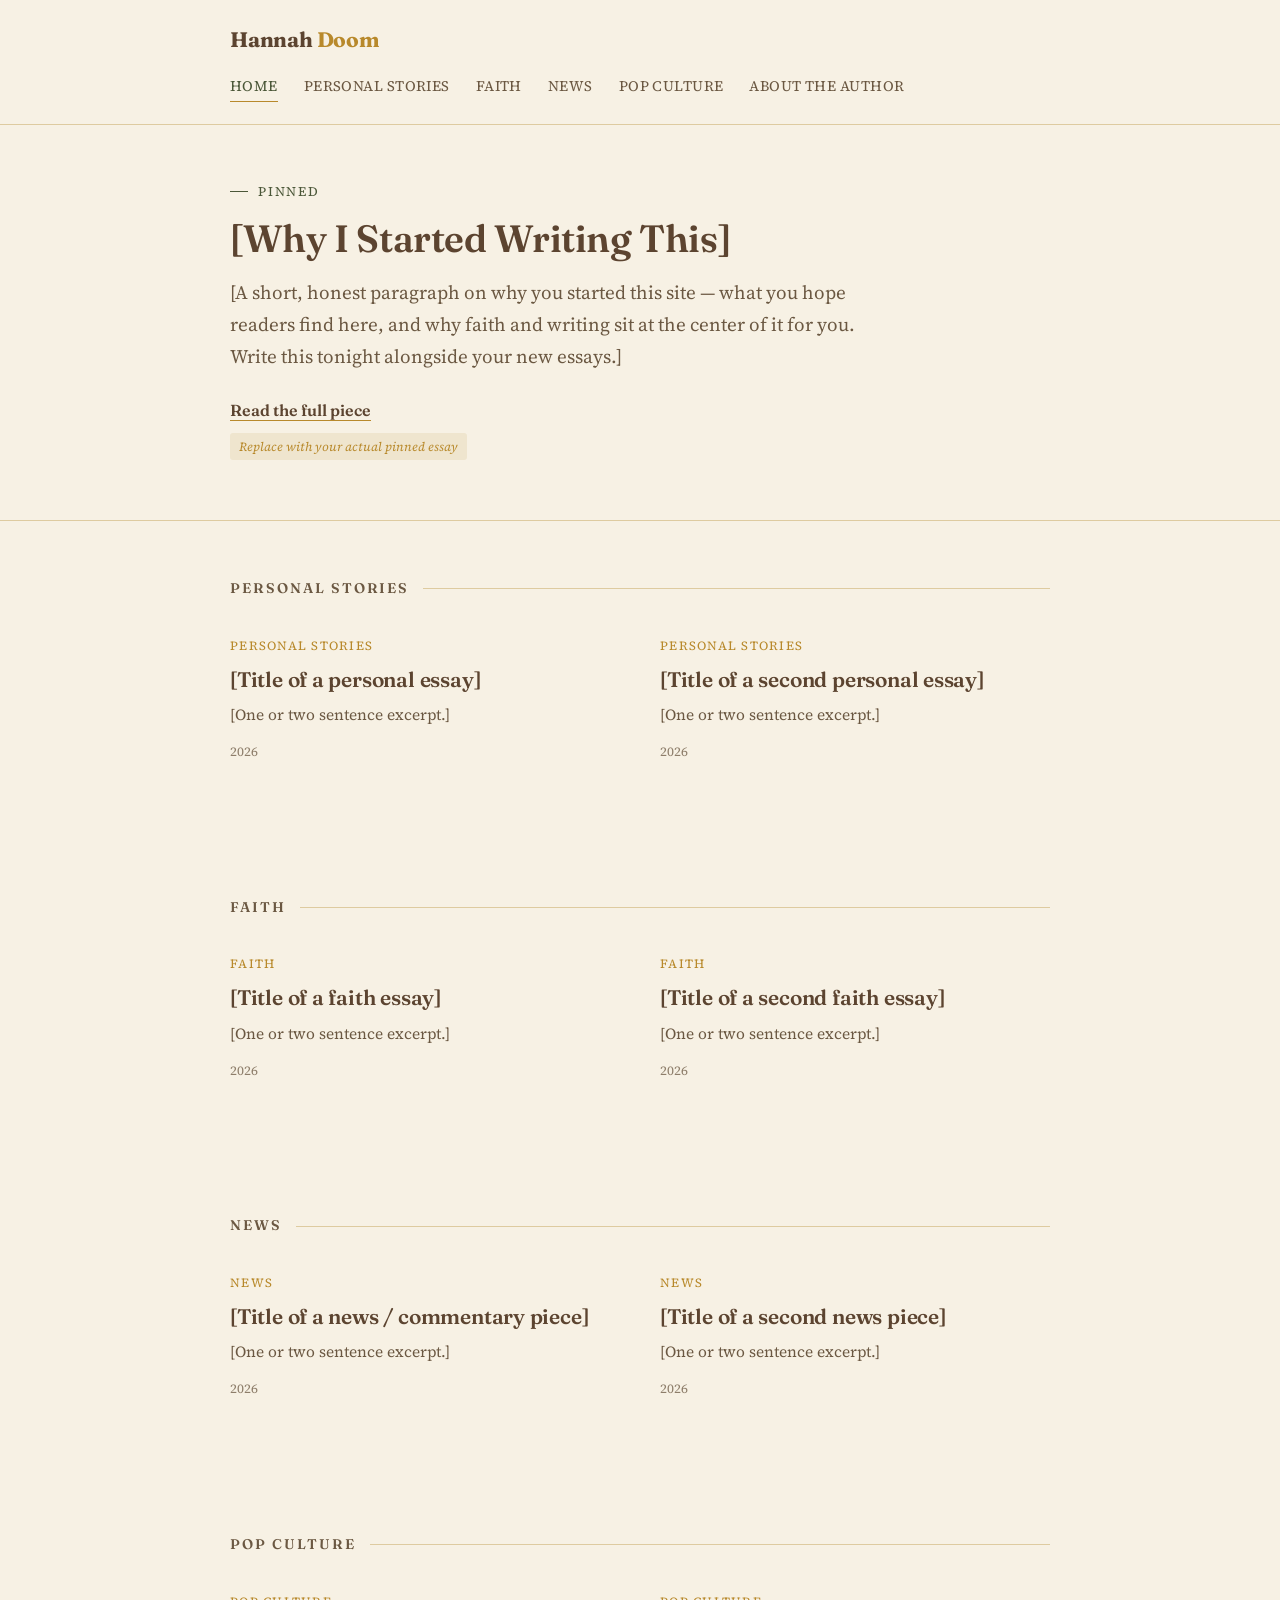
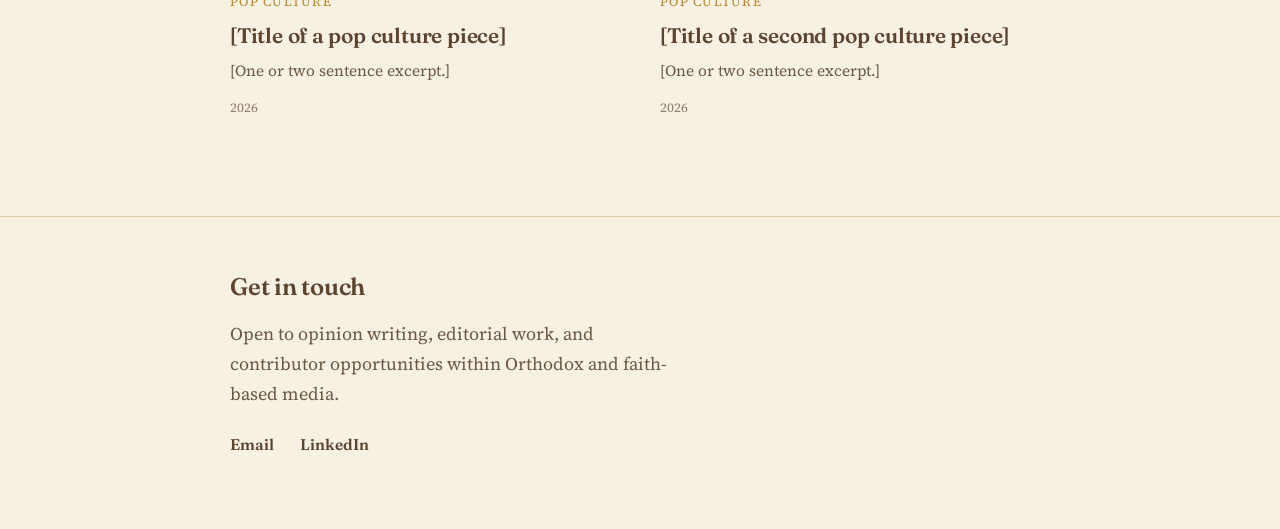
==== index.html @ 28a1b3f5 "Add files via upload" ====
<!DOCTYPE html>
<html lang="en">
<head>
<meta charset="UTF-8">
<meta name="viewport" content="width=device-width, initial-scale=1.0">
<title>Hannah Doom — Writing</title>
<link rel="stylesheet" href="style.css">
</head>
<body>

<nav class="site-nav">
  <div class="wrap">
    <a href="index.html" class="brand">Hannah <span>Doom</span></a>
    <div class="nav-links">
      <a href="index.html" class="active">Home</a>
      <a href="personal-stories.html">Personal Stories</a>
      <a href="faith.html">Faith</a>
      <a href="news.html">News</a>
      <a href="pop-culture.html">Pop Culture</a>
      <a href="about.html">About the Author</a>
    </div>
  </div>
</nav>

<section class="pinned">
  <div class="wrap">
    <p class="pinned-label">Pinned</p>
    <h2>[Why I Started Writing This]</h2>
    <p class="lede">[A short, honest paragraph on why you started this site — what you hope readers find here, and why faith and writing sit at the center of it for you. Write this tonight alongside your new essays.]</p>
    <a class="read-link" href="#">Read the full piece</a>
    <div><span class="placeholder-note">Replace with your actual pinned essay</span></div>
  </div>
</section>

<section class="teasers">
  <div class="wrap">
    <h2 class="section-label">Personal Stories</h2>
    <div class="teaser-grid">
      <div class="teaser-card">
        <p class="teaser-kicker">Personal Stories</p>
        <h3 class="teaser-title"><a href="personal-stories.html">[Title of a personal essay]</a></h3>
        <p class="teaser-excerpt">[One or two sentence excerpt.]</p>
        <p class="teaser-date">2026</p>
      </div>
      <div class="teaser-card">
        <p class="teaser-kicker">Personal Stories</p>
        <h3 class="teaser-title"><a href="personal-stories.html">[Title of a second personal essay]</a></h3>
        <p class="teaser-excerpt">[One or two sentence excerpt.]</p>
        <p class="teaser-date">2026</p>
      </div>
    </div>
  </div>
</section>

<section class="teasers">
  <div class="wrap">
    <h2 class="section-label">Faith</h2>
    <div class="teaser-grid">
      <div class="teaser-card">
        <p class="teaser-kicker">Faith</p>
        <h3 class="teaser-title"><a href="faith.html">[Title of a faith essay]</a></h3>
        <p class="teaser-excerpt">[One or two sentence excerpt.]</p>
        <p class="teaser-date">2026</p>
      </div>
      <div class="teaser-card">
        <p class="teaser-kicker">Faith</p>
        <h3 class="teaser-title"><a href="faith.html">[Title of a second faith essay]</a></h3>
        <p class="teaser-excerpt">[One or two sentence excerpt.]</p>
        <p class="teaser-date">2026</p>
      </div>
    </div>
  </div>
</section>

<section class="teasers">
  <div class="wrap">
    <h2 class="section-label">News</h2>
    <div class="teaser-grid">
      <div class="teaser-card">
        <p class="teaser-kicker">News</p>
        <h3 class="teaser-title"><a href="news.html">[Title of a news / commentary piece]</a></h3>
        <p class="teaser-excerpt">[One or two sentence excerpt.]</p>
        <p class="teaser-date">2026</p>
      </div>
      <div class="teaser-card">
        <p class="teaser-kicker">News</p>
        <h3 class="teaser-title"><a href="news.html">[Title of a second news piece]</a></h3>
        <p class="teaser-excerpt">[One or two sentence excerpt.]</p>
        <p class="teaser-date">2026</p>
      </div>
    </div>
  </div>
</section>

<section class="teasers">
  <div class="wrap">
    <h2 class="section-label">Pop Culture</h2>
    <div class="teaser-grid">
      <div class="teaser-card">
        <p class="teaser-kicker">Pop Culture</p>
        <h3 class="teaser-title"><a href="pop-culture.html">[Title of a pop culture piece]</a></h3>
        <p class="teaser-excerpt">[One or two sentence excerpt.]</p>
        <p class="teaser-date">2026</p>
      </div>
      <div class="teaser-card">
        <p class="teaser-kicker">Pop Culture</p>
        <h3 class="teaser-title"><a href="pop-culture.html">[Title of a second pop culture piece]</a></h3>
        <p class="teaser-excerpt">[One or two sentence excerpt.]</p>
        <p class="teaser-date">2026</p>
      </div>
    </div>
  </div>
</section>

<footer class="site-footer">
  <div class="wrap">
    <h2>Get in touch</h2>
    <p>Open to opinion writing, editorial work, and contributor opportunities within Orthodox and faith-based media.</p>
    <div class="contact-links">
      <a href="mailto:REPLACE_WITH_YOUR_EMAIL">Email</a>
      <a href="#">LinkedIn</a>
    </div>
  </div>
</footer>

</body>
</html>
---- style.css ----
@import url('https://fonts.googleapis.com/css2?family=Fraunces:ital,opsz,wght@0,9..144,400;0,9..144,500;0,9..144,600;0,9..144,700;1,9..144,500&family=Source+Serif+4:ital,opsz,wght@0,8..60,400;0,8..60,500;0,8..60,600;1,8..60,400&display=swap');

:root{
  --paper: #F7F1E4;
  --paper-deep: #EFE5CE;
  --ink: #3C2E22;
  --ink-soft: #6B5842;
  --brown: #5C4430;
  --green: #6E7A4F;
  --green-deep: #4B5738;
  --gold: #B8892B;
  --gold-soft: #D9AE55;
  --line: #DECBA0;
  --max: 880px;
}

*{box-sizing:border-box;}
html{scroll-behavior:smooth;}
body{
  margin:0;
  background:var(--paper);
  color:var(--ink);
  font-family:'Source Serif 4', Georgia, serif;
  font-size:18px;
  line-height:1.68;
  -webkit-font-smoothing:antialiased;
}

h1,h2,h3,.display{
  font-family:'Fraunces', Georgia, serif;
  font-weight:600;
  letter-spacing:-0.01em;
  color:var(--brown);
}

a{color:var(--green-deep); text-decoration:none; border-bottom:1px solid transparent; transition:border-color .2s ease, color .2s ease;}
a:hover{border-color:var(--green-deep);}
a:focus-visible, button:focus-visible{outline:2px solid var(--gold); outline-offset:3px;}

.wrap{max-width:var(--max); margin:0 auto; padding:0 30px;}

/* ---- NAV ---- */
nav.site-nav{
  border-bottom:1px solid var(--line);
  padding:22px 0;
  background:var(--paper);
  position:sticky;
  top:0;
  z-index:10;
}
nav.site-nav .wrap{
  display:flex;
  align-items:center;
  justify-content:space-between;
  flex-wrap:wrap;
  gap:16px;
}
.brand{
  font-family:'Fraunces', serif;
  font-size:21px;
  font-weight:700;
  color:var(--brown);
  letter-spacing:-0.01em;
}
.brand span{color:var(--gold);}
.nav-links{
  display:flex;
  gap:26px;
  flex-wrap:wrap;
  font-size:14.5px;
  letter-spacing:0.03em;
  text-transform:uppercase;
}
.nav-links a{
  color:var(--ink-soft);
  border-bottom:1px solid transparent;
  padding-bottom:2px;
}
.nav-links a:hover, .nav-links a.active{
  color:var(--green-deep);
  border-color:var(--gold);
}

/* ---- SPRIG DIVIDER ---- */
.sprig{
  display:flex;
  align-items:center;
  justify-content:center;
  margin:8px 0;
  color:var(--gold);
}
.sprig svg{display:block;}

/* ---- HERO / PAGE HEAD ---- */
header.page-head{
  padding:64px 0 44px;
  border-bottom:1px solid var(--line);
}
.eyebrow{
  font-size:13px;
  letter-spacing:0.16em;
  text-transform:uppercase;
  color:var(--gold);
  margin:0 0 14px;
  font-family:'Source Serif 4', serif;
}
h1.page-title{
  font-size:clamp(32px, 5.5vw, 48px);
  line-height:1.08;
  margin:0 0 16px;
}
.subtitle{
  font-size:18.5px;
  color:var(--ink-soft);
  max-width:560px;
  margin:0;
  font-style:italic;
}

/* ---- PINNED ARTICLE (home) ---- */
.pinned{
  padding:56px 0 60px;
  border-bottom:1px solid var(--line);
}
.pinned-label{
  font-size:13px;
  text-transform:uppercase;
  letter-spacing:0.14em;
  color:var(--green-deep);
  margin:0 0 16px;
  display:flex;
  align-items:center;
  gap:10px;
}
.pinned-label::before{
  content:'';
  width:18px;
  height:1px;
  background:var(--green-deep);
}
.pinned h2{
  font-size:clamp(28px, 4.5vw, 38px);
  margin:0 0 16px;
  line-height:1.12;
}
.pinned p.lede{
  font-size:19px;
  color:var(--ink-soft);
  margin:0 0 22px;
  max-width:640px;
}
.read-link{
  font-family:'Fraunces', serif;
  font-weight:600;
  font-size:16px;
  color:var(--brown);
  border-bottom:1px solid var(--gold);
}
.read-link:hover{color:var(--green-deep); border-color:var(--green-deep);}

/* ---- TEASER GRID ---- */
section.teasers{padding:56px 0;}
section.teasers > .wrap > h2.section-label{
  font-size:14px;
  text-transform:uppercase;
  letter-spacing:0.14em;
  color:var(--ink-soft);
  margin:0 0 34px;
  display:flex;
  align-items:center;
  gap:14px;
}
section.teasers > .wrap > h2.section-label::after{
  content:'';
  flex:1;
  height:1px;
  background:var(--line);
}

.teaser-grid{
  display:grid;
  grid-template-columns:repeat(2, 1fr);
  gap:36px 40px;
}
@media (max-width:640px){
  .teaser-grid{grid-template-columns:1fr;}
}

.teaser-card{
  padding-bottom:8px;
}
.teaser-kicker{
  font-size:12.5px;
  text-transform:uppercase;
  letter-spacing:0.1em;
  color:var(--gold);
  margin:0 0 10px;
}
.teaser-title{
  font-family:'Fraunces', serif;
  font-size:21px;
  font-weight:600;
  margin:0 0 10px;
  line-height:1.25;
  color:var(--brown);
}
.teaser-title a{color:inherit; border:none;}
.teaser-title a:hover{color:var(--green-deep);}
.teaser-excerpt{
  color:var(--ink-soft);
  font-size:15.5px;
  margin:0 0 12px;
}
.teaser-date{
  font-size:13px;
  color:var(--ink-soft);
  opacity:0.75;
}

.placeholder-note{
  display:inline-block;
  margin-top:8px;
  font-size:12.5px;
  font-style:italic;
  color:var(--gold);
  background:var(--paper-deep);
  padding:3px 9px;
  border-radius:3px;
}

/* ---- ARTICLE LIST (category pages) ---- */
.article-list{padding:50px 0 80px;}
.article-row{
  padding:34px 0;
  border-bottom:1px solid var(--line);
  display:grid;
  grid-template-columns:120px 1fr;
  gap:26px;
}
.article-row:last-child{border-bottom:none;}
.article-date{
  font-size:13px;
  color:var(--gold);
  letter-spacing:0.04em;
  padding-top:4px;
  text-transform:uppercase;
}
.article-title{
  font-family:'Fraunces', serif;
  font-size:23px;
  margin:0 0 8px;
  font-weight:600;
}
.article-title a{color:var(--brown); border:none;}
.article-title a:hover{color:var(--green-deep);}
.article-excerpt{color:var(--ink-soft); margin:0 0 10px; font-size:16.5px;}
@media (max-width:560px){
  .article-row{grid-template-columns:1fr;}
}

/* ---- ABOUT PAGE ---- */
.about-body{padding:50px 0 80px;}
.about-body p{color:var(--ink-soft); margin:0 0 20px; max-width:640px;}
.about-body p:first-of-type::first-letter{
  font-family:'Fraunces', serif;
  font-size:58px;
  font-weight:700;
  color:var(--gold);
  float:left;
  line-height:0.8;
  margin:8px 10px 0 0;
}

/* ---- FOOTER ---- */
footer.site-footer{
  padding:50px 0 70px;
  border-top:1px solid var(--line);
  margin-top:20px;
}
footer.site-footer h2{font-size:24px; margin:0 0 12px;}
footer.site-footer p{color:var(--ink-soft); margin:0 0 22px; max-width:460px;}
.contact-links{display:flex; gap:26px; flex-wrap:wrap; font-size:15.5px;}
.contact-links a{font-family:'Fraunces', serif; font-weight:600; color:var(--brown);}
.contact-links a:hover{color:var(--green-deep);}

::selection{background:var(--gold-soft); color:var(--ink);}

/* ---- SINGLE ARTICLE PAGE ---- */
.article-page{padding:56px 0 90px;}
.article-page .back-link{
  font-size:14px;
  text-transform:uppercase;
  letter-spacing:0.08em;
  color:var(--ink-soft);
  margin:0 0 28px;
  display:inline-block;
}
.article-page .back-link:hover{color:var(--green-deep);}
.article-page .kicker{
  font-size:13px;
  text-transform:uppercase;
  letter-spacing:0.12em;
  color:var(--gold);
  margin:0 0 14px;
}
.article-page h1{
  font-size:clamp(30px, 5vw, 44px);
  line-height:1.12;
  margin:0 0 16px;
}
.article-page .byline{
  font-size:14.5px;
  color:var(--ink-soft);
  margin:0 0 40px;
  padding-bottom:36px;
  border-bottom:1px solid var(--line);
}
.article-body p{
  color:var(--ink);
  margin:0 0 22px;
  font-size:18.5px;
}
.article-body p:first-of-type::first-letter{
  font-family:'Fraunces', serif;
  font-size:56px;
  font-weight:700;
  color:var(--gold);
  float:left;
  line-height:0.8;
  margin:8px 10px 0 0;
}
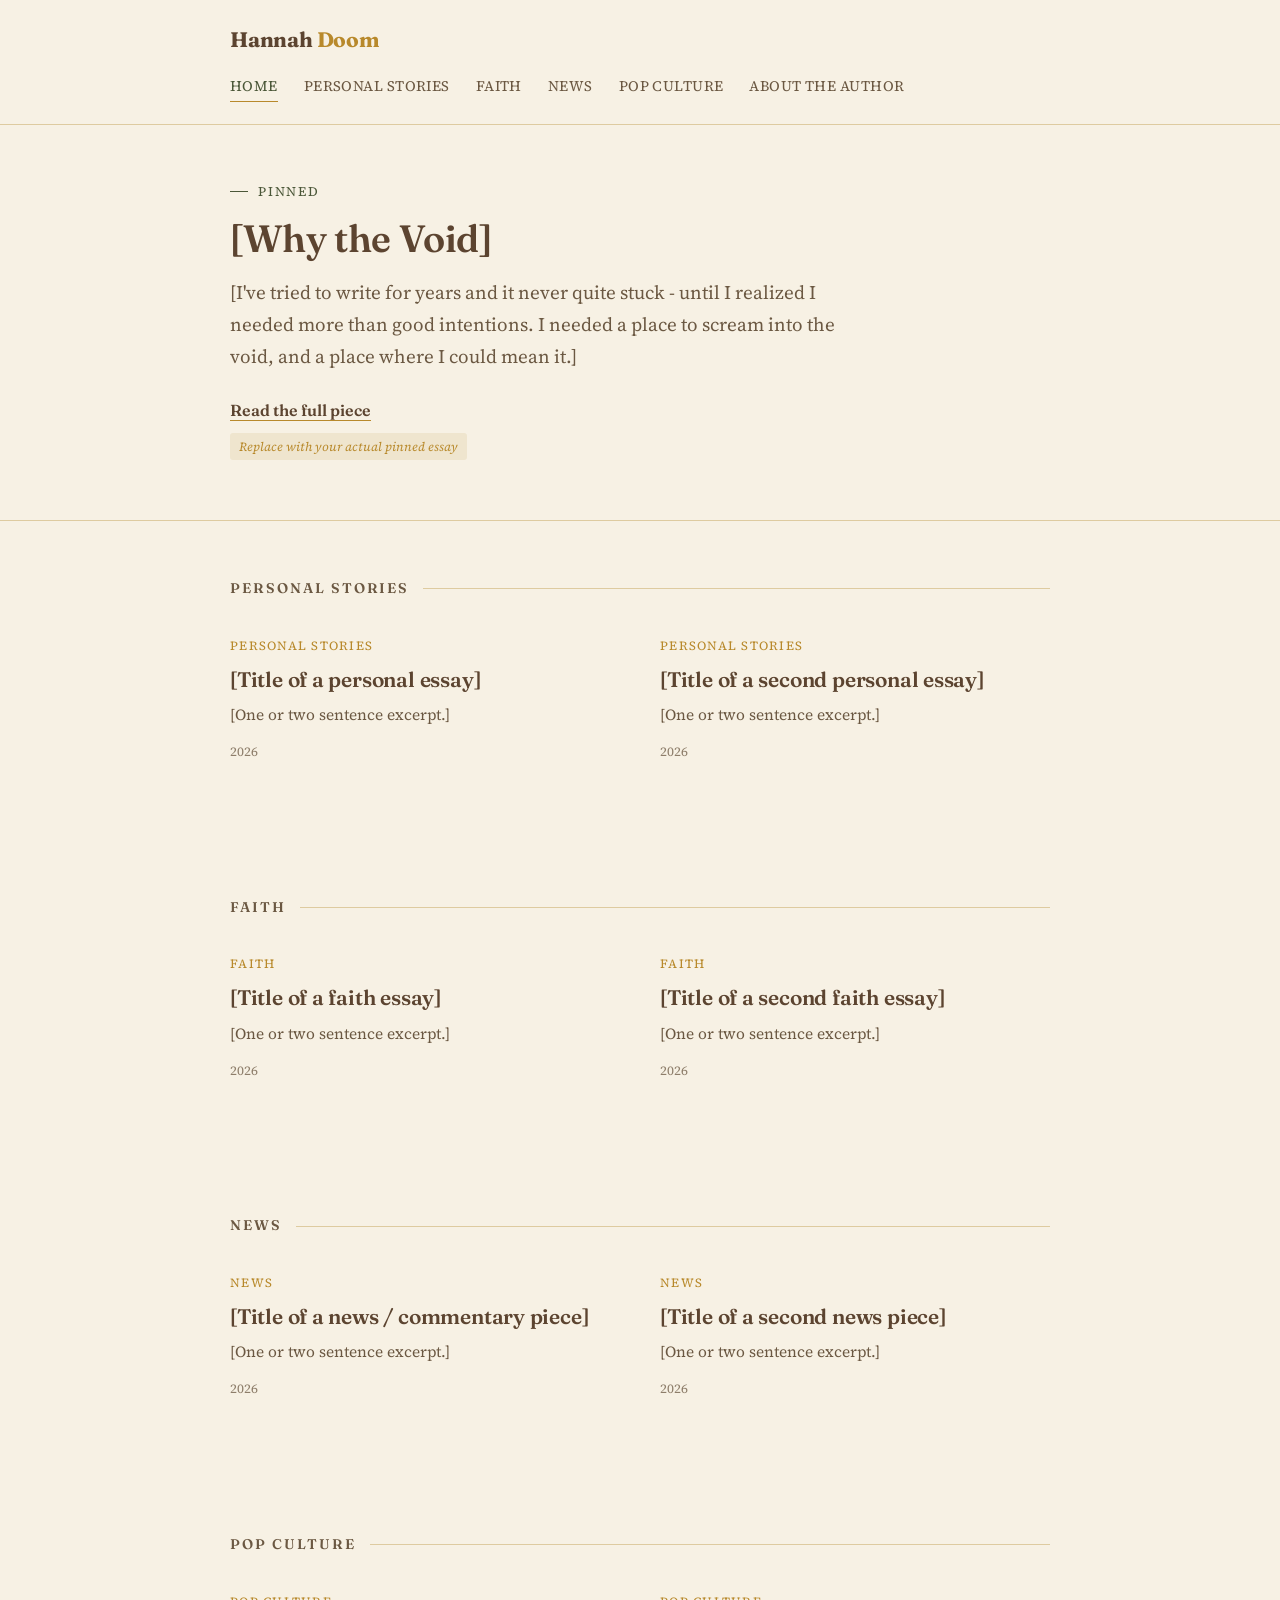
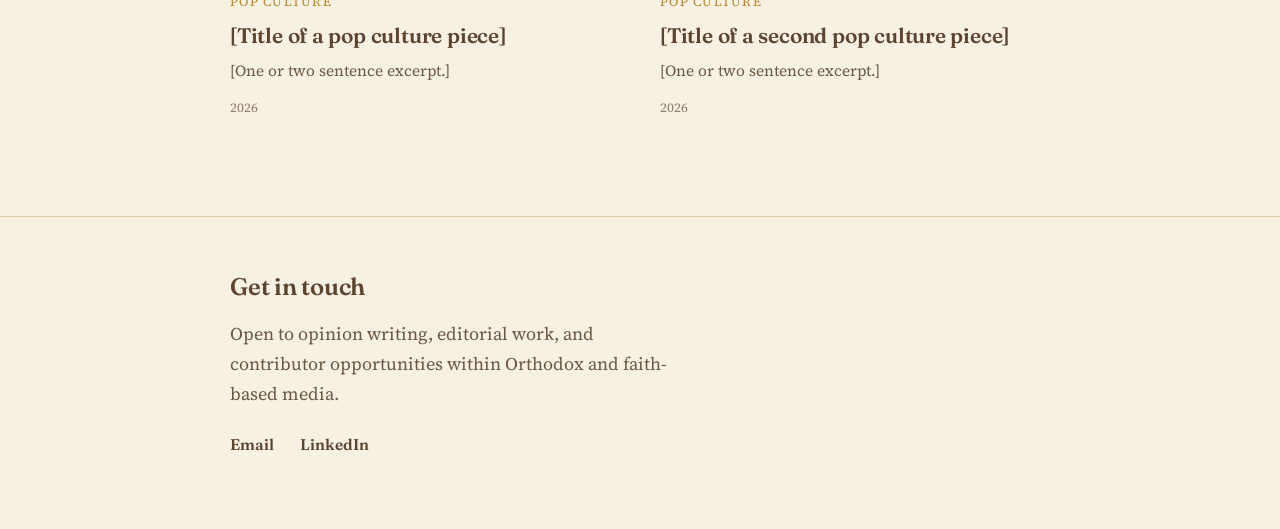
==== commit c0ae106c: "Update pinned section content in index.html" ====
--- a/index.html
+++ b/index.html
@@ -25,9 +25,9 @@
 <section class="pinned">
   <div class="wrap">
     <p class="pinned-label">Pinned</p>
-    <h2>[Why I Started Writing This]</h2>
-    <p class="lede">[A short, honest paragraph on why you started this site — what you hope readers find here, and why faith and writing sit at the center of it for you. Write this tonight alongside your new essays.]</p>
-    <a class="read-link" href="#">Read the full piece</a>
+    <h2>[Why the Void]</h2>
+    <p class="lede">[I've tried to write for years and it never quite stuck - until I realized I needed more than good intentions. I needed a place to scream into the void, and a place where I could mean it.]</p>
+    <a class="read-link" href="why-the-void.html">Read the full piece</a>
     <div><span class="placeholder-note">Replace with your actual pinned essay</span></div>
   </div>
 </section>
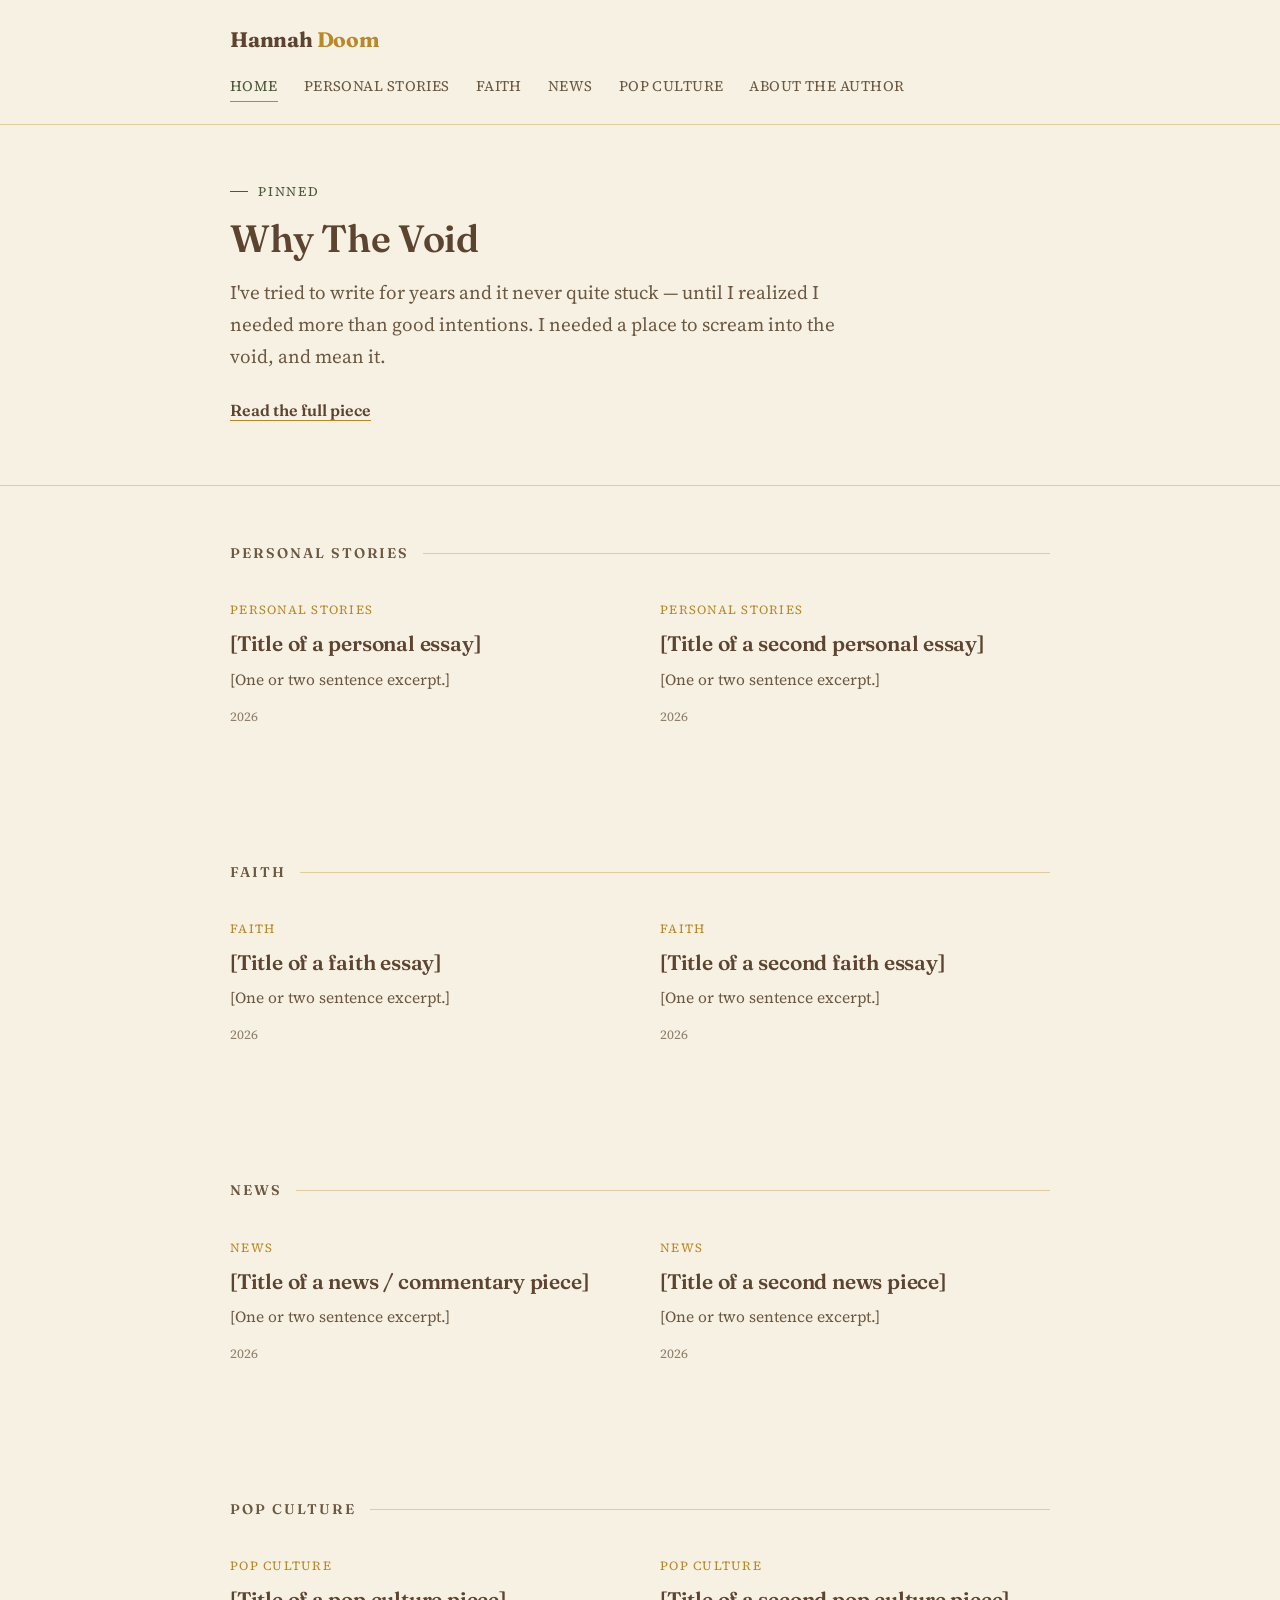
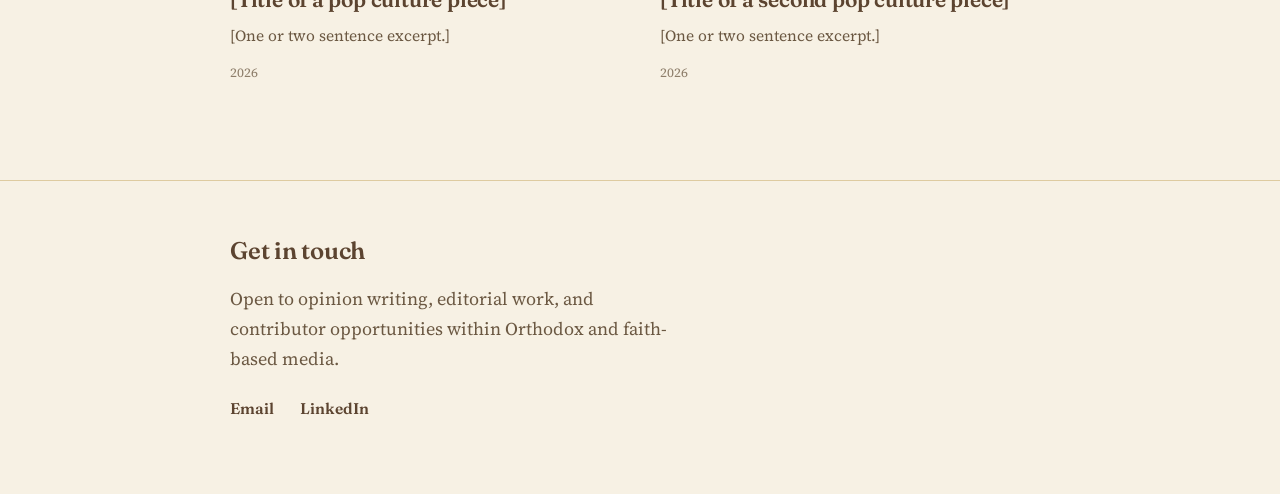
==== commit c9416c53: "Add files via upload" ====
--- a/index.html
+++ b/index.html
@@ -25,10 +25,9 @@
 <section class="pinned">
   <div class="wrap">
     <p class="pinned-label">Pinned</p>
-    <h2>[Why the Void]</h2>
-    <p class="lede">[I've tried to write for years and it never quite stuck - until I realized I needed more than good intentions. I needed a place to scream into the void, and a place where I could mean it.]</p>
+    <h2>Why The Void</h2>
+    <p class="lede">I've tried to write for years and it never quite stuck — until I realized I needed more than good intentions. I needed a place to scream into the void, and mean it.</p>
     <a class="read-link" href="why-the-void.html">Read the full piece</a>
-    <div><span class="placeholder-note">Replace with your actual pinned essay</span></div>
   </div>
 </section>
 
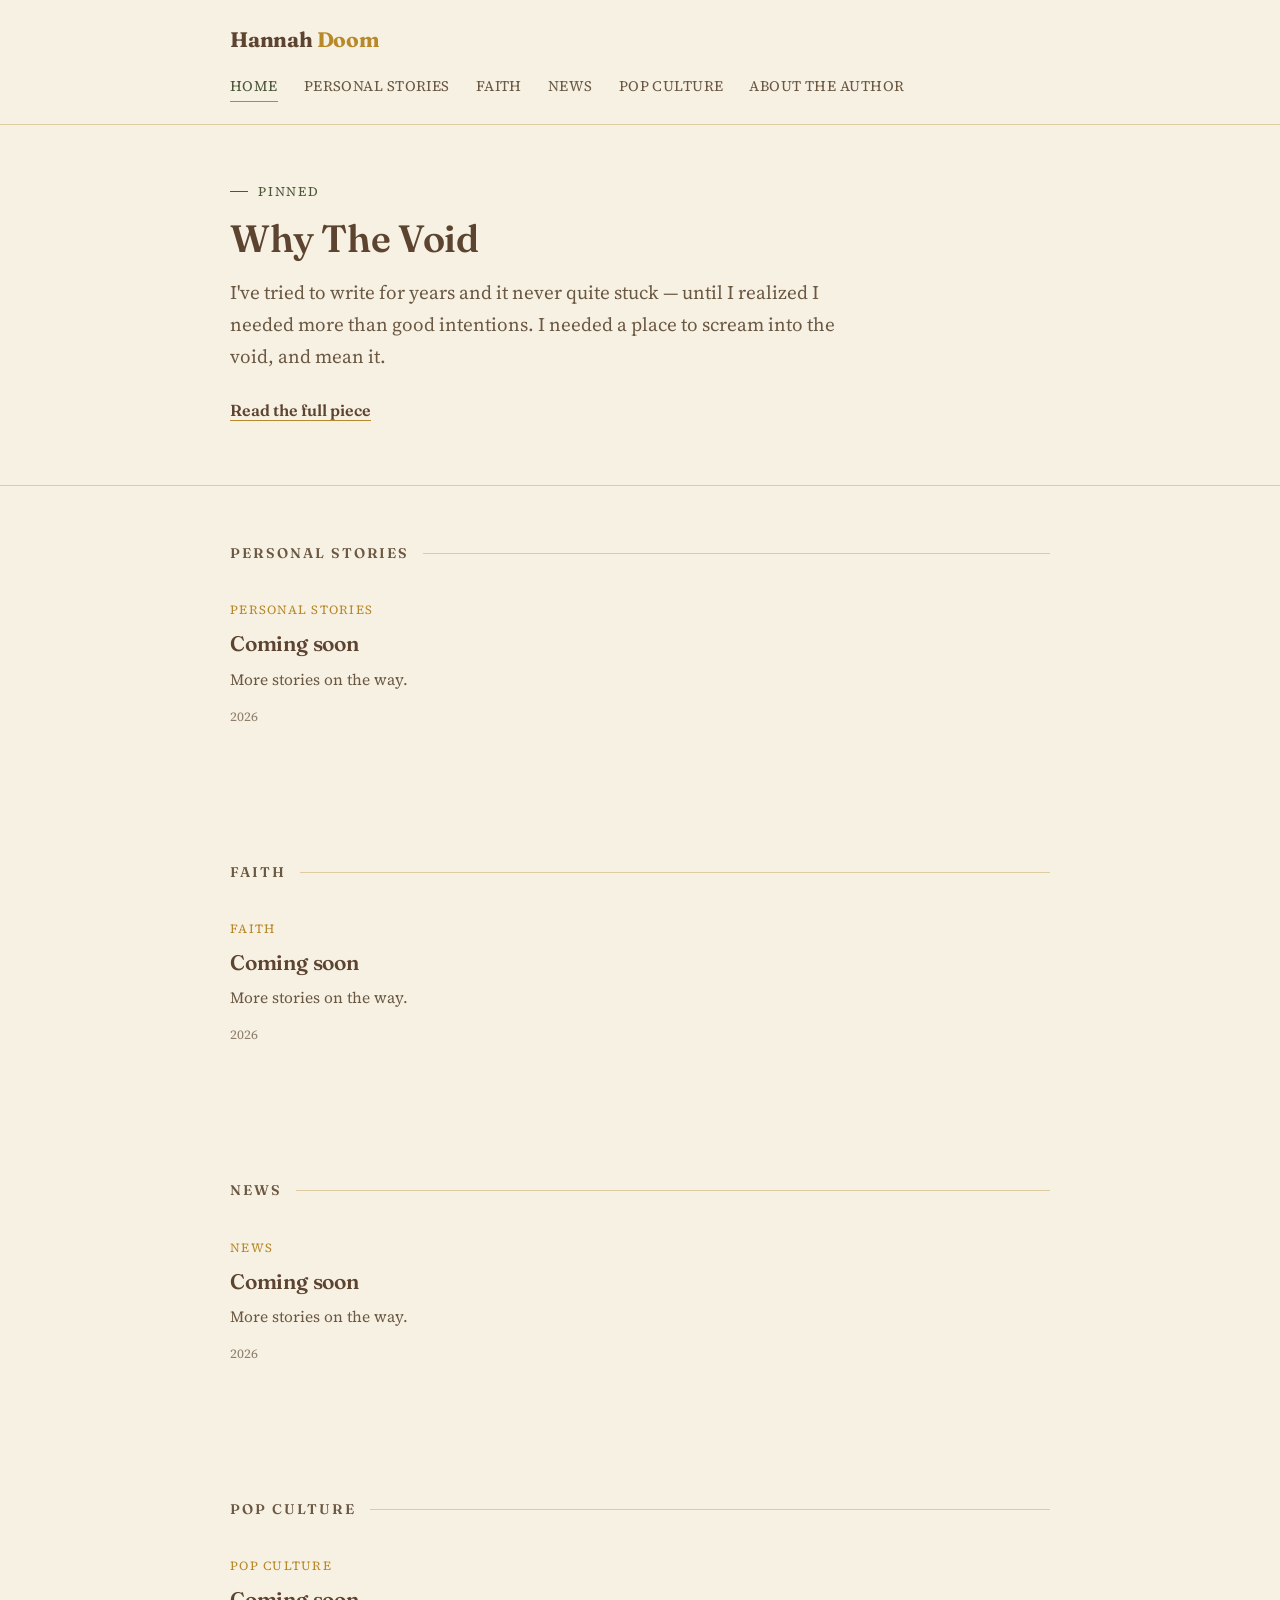
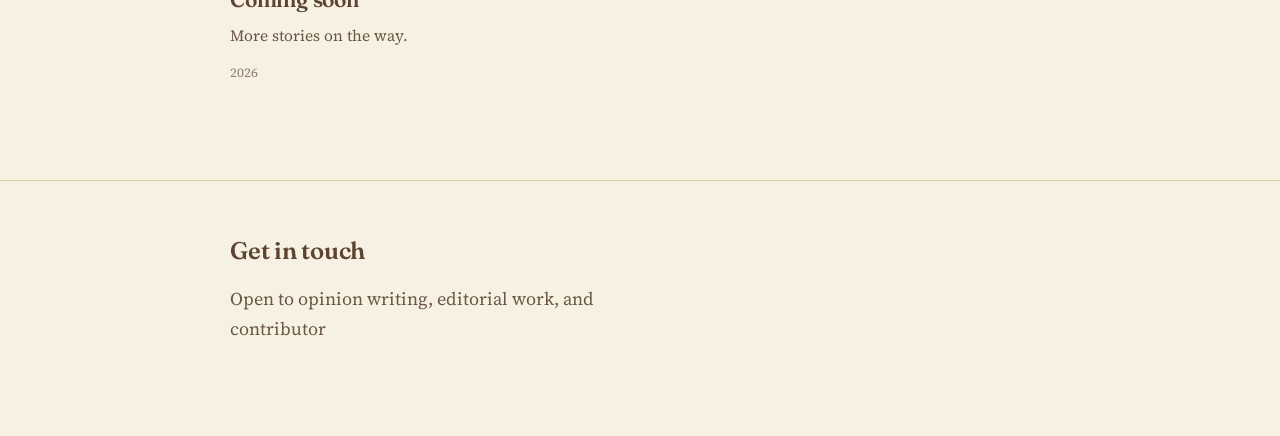
==== commit eeddecad: "Update teaser titles and excerpts to 'Coming soon'" ====
--- a/index.html
+++ b/index.html
@@ -37,14 +37,8 @@
     <div class="teaser-grid">
       <div class="teaser-card">
         <p class="teaser-kicker">Personal Stories</p>
-        <h3 class="teaser-title"><a href="personal-stories.html">[Title of a personal essay]</a></h3>
-        <p class="teaser-excerpt">[One or two sentence excerpt.]</p>
-        <p class="teaser-date">2026</p>
-      </div>
-      <div class="teaser-card">
-        <p class="teaser-kicker">Personal Stories</p>
-        <h3 class="teaser-title"><a href="personal-stories.html">[Title of a second personal essay]</a></h3>
-        <p class="teaser-excerpt">[One or two sentence excerpt.]</p>
+        <h3 class="teaser-title"><a href="personal-stories.html">Coming soon</a></h3>
+        <p class="teaser-excerpt">More stories on the way.</p>
         <p class="teaser-date">2026</p>
       </div>
     </div>
@@ -57,14 +51,8 @@
     <div class="teaser-grid">
       <div class="teaser-card">
         <p class="teaser-kicker">Faith</p>
-        <h3 class="teaser-title"><a href="faith.html">[Title of a faith essay]</a></h3>
-        <p class="teaser-excerpt">[One or two sentence excerpt.]</p>
-        <p class="teaser-date">2026</p>
-      </div>
-      <div class="teaser-card">
-        <p class="teaser-kicker">Faith</p>
-        <h3 class="teaser-title"><a href="faith.html">[Title of a second faith essay]</a></h3>
-        <p class="teaser-excerpt">[One or two sentence excerpt.]</p>
+        <h3 class="teaser-title"><a href="faith.html">Coming soon</a></h3>
+        <p class="teaser-excerpt">More stories on the way.</p>
         <p class="teaser-date">2026</p>
       </div>
     </div>
@@ -77,14 +65,8 @@
     <div class="teaser-grid">
       <div class="teaser-card">
         <p class="teaser-kicker">News</p>
-        <h3 class="teaser-title"><a href="news.html">[Title of a news / commentary piece]</a></h3>
-        <p class="teaser-excerpt">[One or two sentence excerpt.]</p>
-        <p class="teaser-date">2026</p>
-      </div>
-      <div class="teaser-card">
-        <p class="teaser-kicker">News</p>
-        <h3 class="teaser-title"><a href="news.html">[Title of a second news piece]</a></h3>
-        <p class="teaser-excerpt">[One or two sentence excerpt.]</p>
+        <h3 class="teaser-title"><a href="news.html">Coming soon</a></h3>
+        <p class="teaser-excerpt">More stories on the way.</p>
         <p class="teaser-date">2026</p>
       </div>
     </div>
@@ -97,14 +79,8 @@
     <div class="teaser-grid">
       <div class="teaser-card">
         <p class="teaser-kicker">Pop Culture</p>
-        <h3 class="teaser-title"><a href="pop-culture.html">[Title of a pop culture piece]</a></h3>
-        <p class="teaser-excerpt">[One or two sentence excerpt.]</p>
-        <p class="teaser-date">2026</p>
-      </div>
-      <div class="teaser-card">
-        <p class="teaser-kicker">Pop Culture</p>
-        <h3 class="teaser-title"><a href="pop-culture.html">[Title of a second pop culture piece]</a></h3>
-        <p class="teaser-excerpt">[One or two sentence excerpt.]</p>
+        <h3 class="teaser-title"><a href="pop-culture.html">Coming soon</a></h3>
+        <p class="teaser-excerpt">More stories on the way.</p>
         <p class="teaser-date">2026</p>
       </div>
     </div>
@@ -114,11 +90,7 @@
 <footer class="site-footer">
   <div class="wrap">
     <h2>Get in touch</h2>
-    <p>Open to opinion writing, editorial work, and contributor opportunities within Orthodox and faith-based media.</p>
-    <div class="contact-links">
-      <a href="mailto:REPLACE_WITH_YOUR_EMAIL">Email</a>
-      <a href="#">LinkedIn</a>
-    </div>
+    <p>Open to opinion writing, editorial work, and contributor
   </div>
 </footer>
 
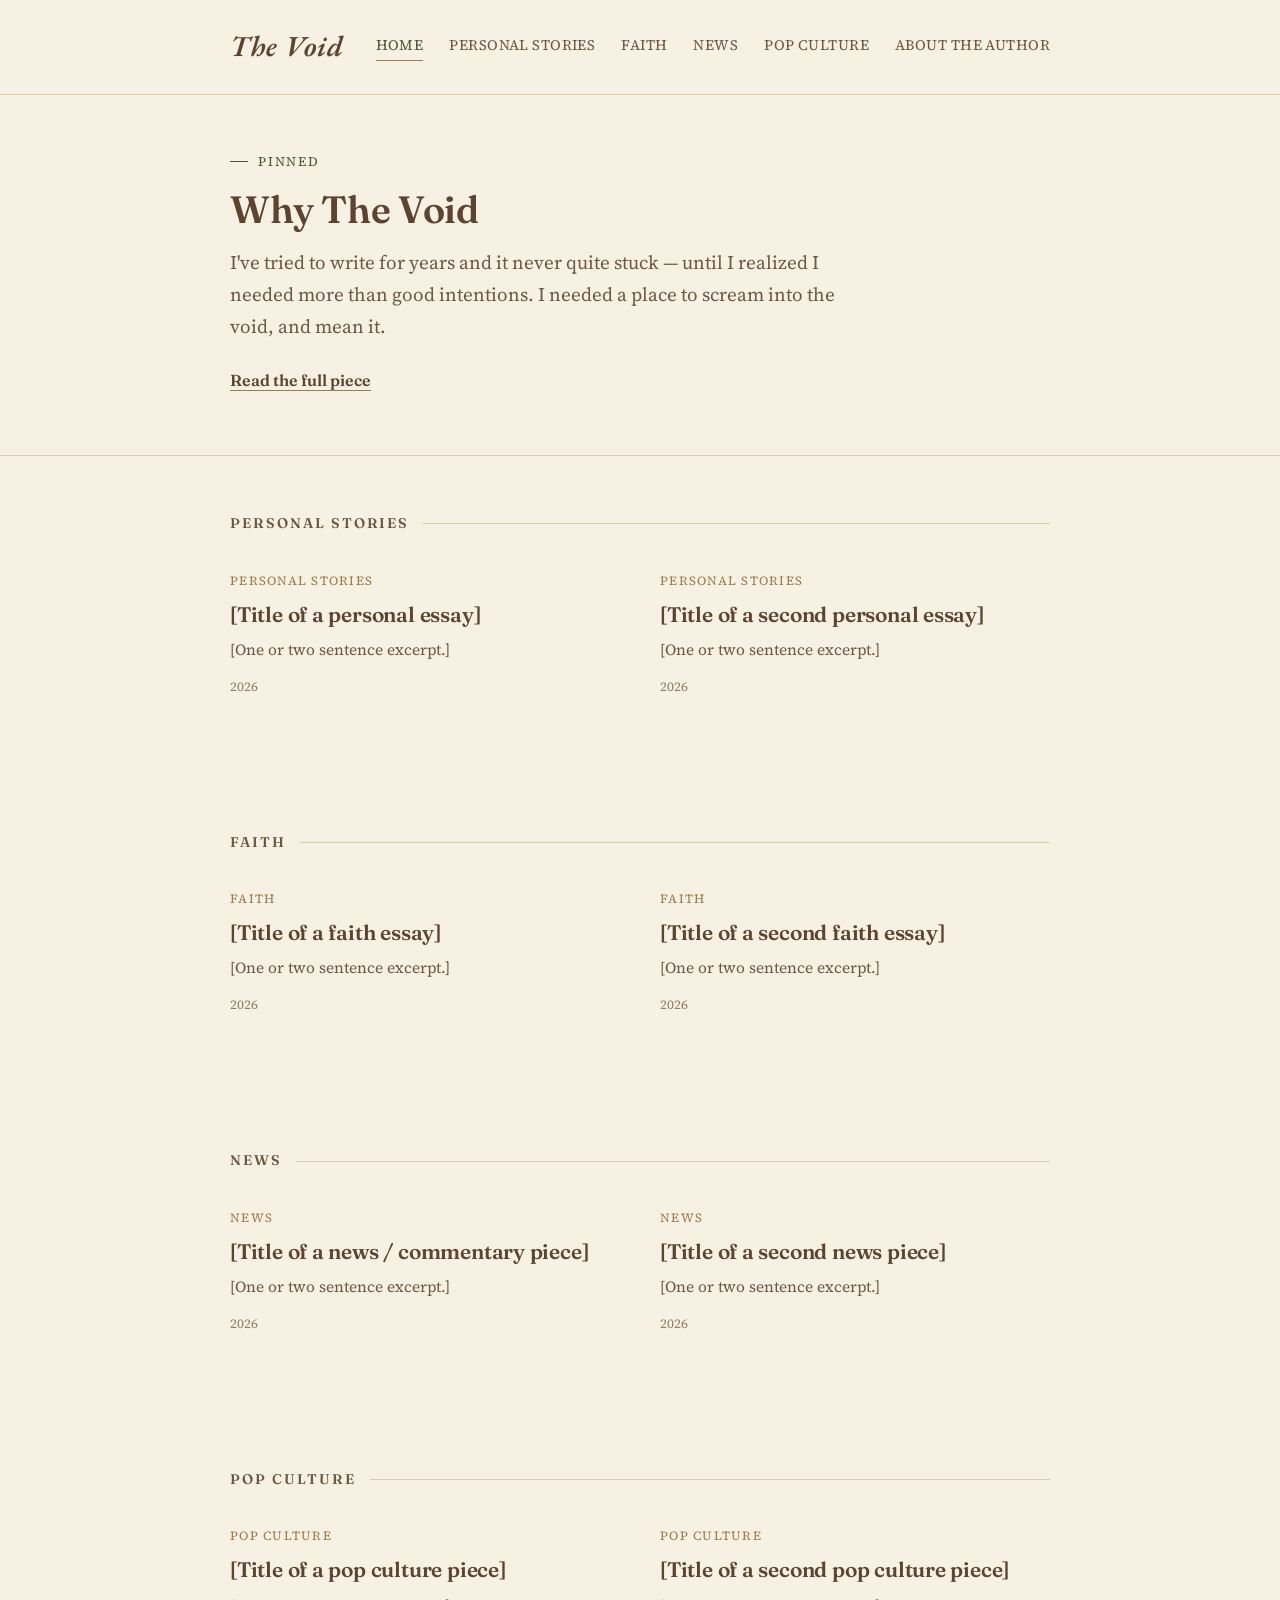
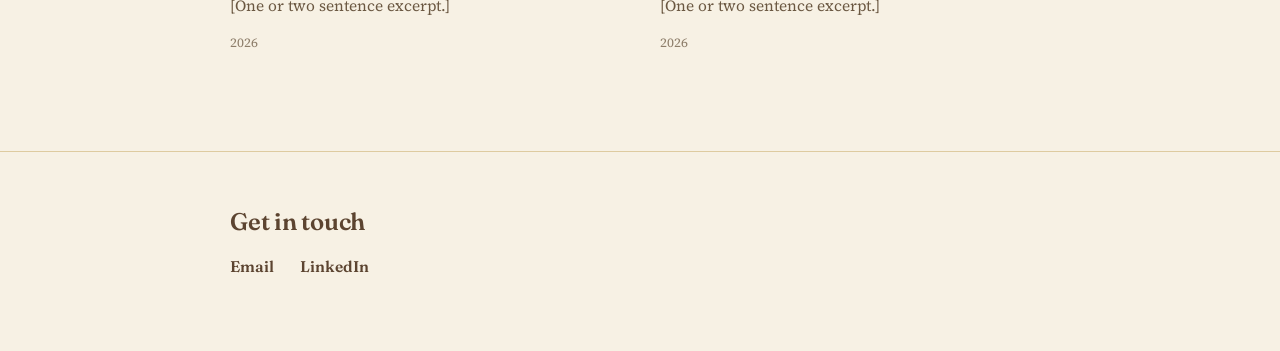
==== commit 363a1210: "Add files via upload" ====
--- a/index.html
+++ b/index.html
@@ -10,7 +10,7 @@
 
 <nav class="site-nav">
   <div class="wrap">
-    <a href="index.html" class="brand">Hannah <span>Doom</span></a>
+    <a href="index.html" class="brand">The Void</a>
     <div class="nav-links">
       <a href="index.html" class="active">Home</a>
       <a href="personal-stories.html">Personal Stories</a>
@@ -37,8 +37,14 @@
     <div class="teaser-grid">
       <div class="teaser-card">
         <p class="teaser-kicker">Personal Stories</p>
-        <h3 class="teaser-title"><a href="personal-stories.html">Coming soon</a></h3>
-        <p class="teaser-excerpt">More stories on the way.</p>
+        <h3 class="teaser-title"><a href="personal-stories.html">[Title of a personal essay]</a></h3>
+        <p class="teaser-excerpt">[One or two sentence excerpt.]</p>
+        <p class="teaser-date">2026</p>
+      </div>
+      <div class="teaser-card">
+        <p class="teaser-kicker">Personal Stories</p>
+        <h3 class="teaser-title"><a href="personal-stories.html">[Title of a second personal essay]</a></h3>
+        <p class="teaser-excerpt">[One or two sentence excerpt.]</p>
         <p class="teaser-date">2026</p>
       </div>
     </div>
@@ -51,8 +57,14 @@
     <div class="teaser-grid">
       <div class="teaser-card">
         <p class="teaser-kicker">Faith</p>
-        <h3 class="teaser-title"><a href="faith.html">Coming soon</a></h3>
-        <p class="teaser-excerpt">More stories on the way.</p>
+        <h3 class="teaser-title"><a href="faith.html">[Title of a faith essay]</a></h3>
+        <p class="teaser-excerpt">[One or two sentence excerpt.]</p>
+        <p class="teaser-date">2026</p>
+      </div>
+      <div class="teaser-card">
+        <p class="teaser-kicker">Faith</p>
+        <h3 class="teaser-title"><a href="faith.html">[Title of a second faith essay]</a></h3>
+        <p class="teaser-excerpt">[One or two sentence excerpt.]</p>
         <p class="teaser-date">2026</p>
       </div>
     </div>
@@ -65,8 +77,14 @@
     <div class="teaser-grid">
       <div class="teaser-card">
         <p class="teaser-kicker">News</p>
-        <h3 class="teaser-title"><a href="news.html">Coming soon</a></h3>
-        <p class="teaser-excerpt">More stories on the way.</p>
+        <h3 class="teaser-title"><a href="news.html">[Title of a news / commentary piece]</a></h3>
+        <p class="teaser-excerpt">[One or two sentence excerpt.]</p>
+        <p class="teaser-date">2026</p>
+      </div>
+      <div class="teaser-card">
+        <p class="teaser-kicker">News</p>
+        <h3 class="teaser-title"><a href="news.html">[Title of a second news piece]</a></h3>
+        <p class="teaser-excerpt">[One or two sentence excerpt.]</p>
         <p class="teaser-date">2026</p>
       </div>
     </div>
@@ -79,8 +97,14 @@
     <div class="teaser-grid">
       <div class="teaser-card">
         <p class="teaser-kicker">Pop Culture</p>
-        <h3 class="teaser-title"><a href="pop-culture.html">Coming soon</a></h3>
-        <p class="teaser-excerpt">More stories on the way.</p>
+        <h3 class="teaser-title"><a href="pop-culture.html">[Title of a pop culture piece]</a></h3>
+        <p class="teaser-excerpt">[One or two sentence excerpt.]</p>
+        <p class="teaser-date">2026</p>
+      </div>
+      <div class="teaser-card">
+        <p class="teaser-kicker">Pop Culture</p>
+        <h3 class="teaser-title"><a href="pop-culture.html">[Title of a second pop culture piece]</a></h3>
+        <p class="teaser-excerpt">[One or two sentence excerpt.]</p>
         <p class="teaser-date">2026</p>
       </div>
     </div>
@@ -90,7 +114,10 @@
 <footer class="site-footer">
   <div class="wrap">
     <h2>Get in touch</h2>
-    <p>Open to opinion writing, editorial work, and contributor
+    <div class="contact-links">
+      <a href="mailto:REPLACE_WITH_YOUR_EMAIL">Email</a>
+      <a href="#">LinkedIn</a>
+    </div>
   </div>
 </footer>
 
--- a/style.css
+++ b/style.css
@@ -1,4 +1,4 @@
-@import url('https://fonts.googleapis.com/css2?family=Fraunces:ital,opsz,wght@0,9..144,400;0,9..144,500;0,9..144,600;0,9..144,700;1,9..144,500&family=Source+Serif+4:ital,opsz,wght@0,8..60,400;0,8..60,500;0,8..60,600;1,8..60,400&display=swap');
+@import url('https://fonts.googleapis.com/css2?family=Fraunces:ital,opsz,wght@0,9..144,400;0,9..144,500;0,9..144,600;0,9..144,700;1,9..144,500&family=EB+Garamond:ital,wght@1,500;1,600&family=Source+Serif+4:ital,opsz,wght@0,8..60,400;0,8..60,500;0,8..60,600;1,8..60,400&display=swap');
 
 :root{
   --paper: #F7F1E4;
@@ -8,8 +8,8 @@
   --brown: #5C4430;
   --green: #6E7A4F;
   --green-deep: #4B5738;
-  --gold: #B8892B;
-  --gold-soft: #D9AE55;
+  --gold: #9C7C4C;
+  --gold-soft: #B79868;
   --line: #DECBA0;
   --max: 880px;
 }
@@ -56,13 +56,13 @@
   gap:16px;
 }
 .brand{
-  font-family:'Fraunces', serif;
-  font-size:21px;
-  font-weight:700;
+  font-family:'EB Garamond', serif;
+  font-style:italic;
+  font-size:29px;
+  font-weight:600;
   color:var(--brown);
-  letter-spacing:-0.01em;
-}
-.brand span{color:var(--gold);}
+  letter-spacing:0.02em;
+}
 .nav-links{
   display:flex;
   gap:26px;
